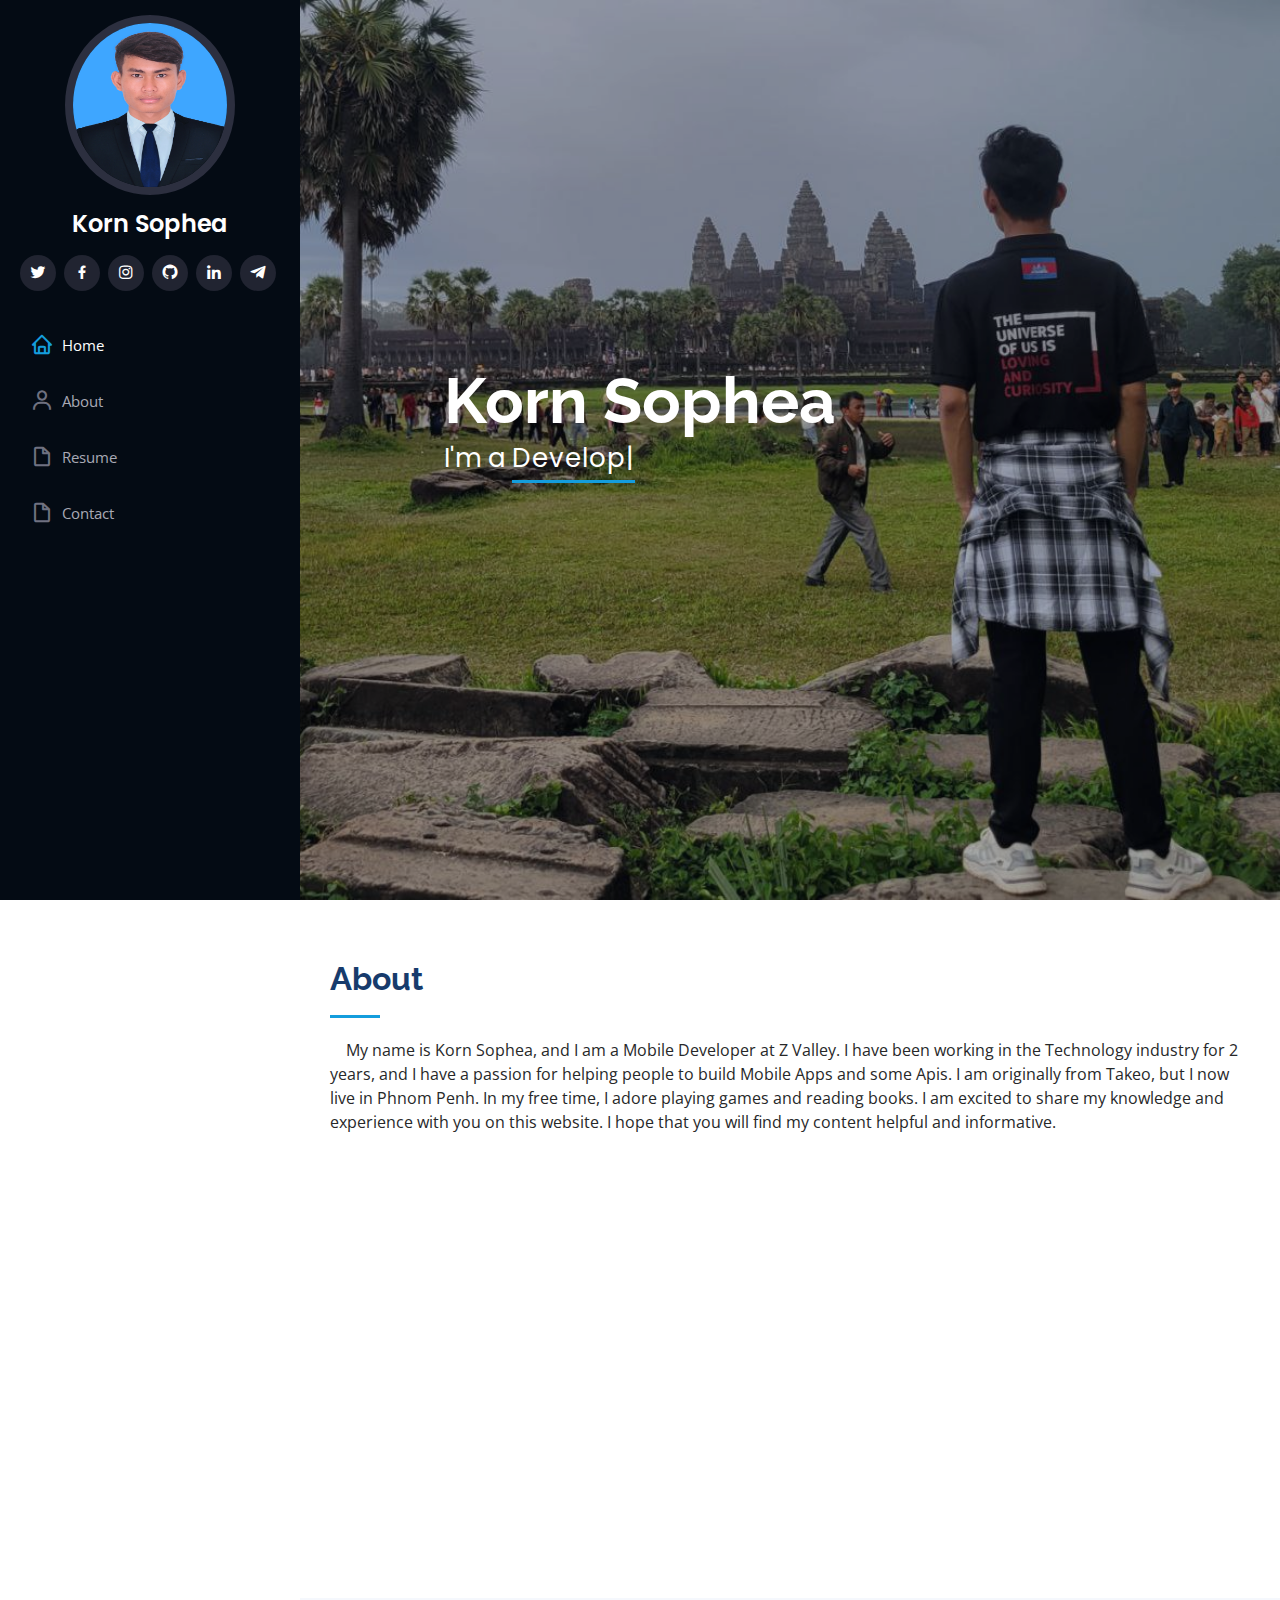
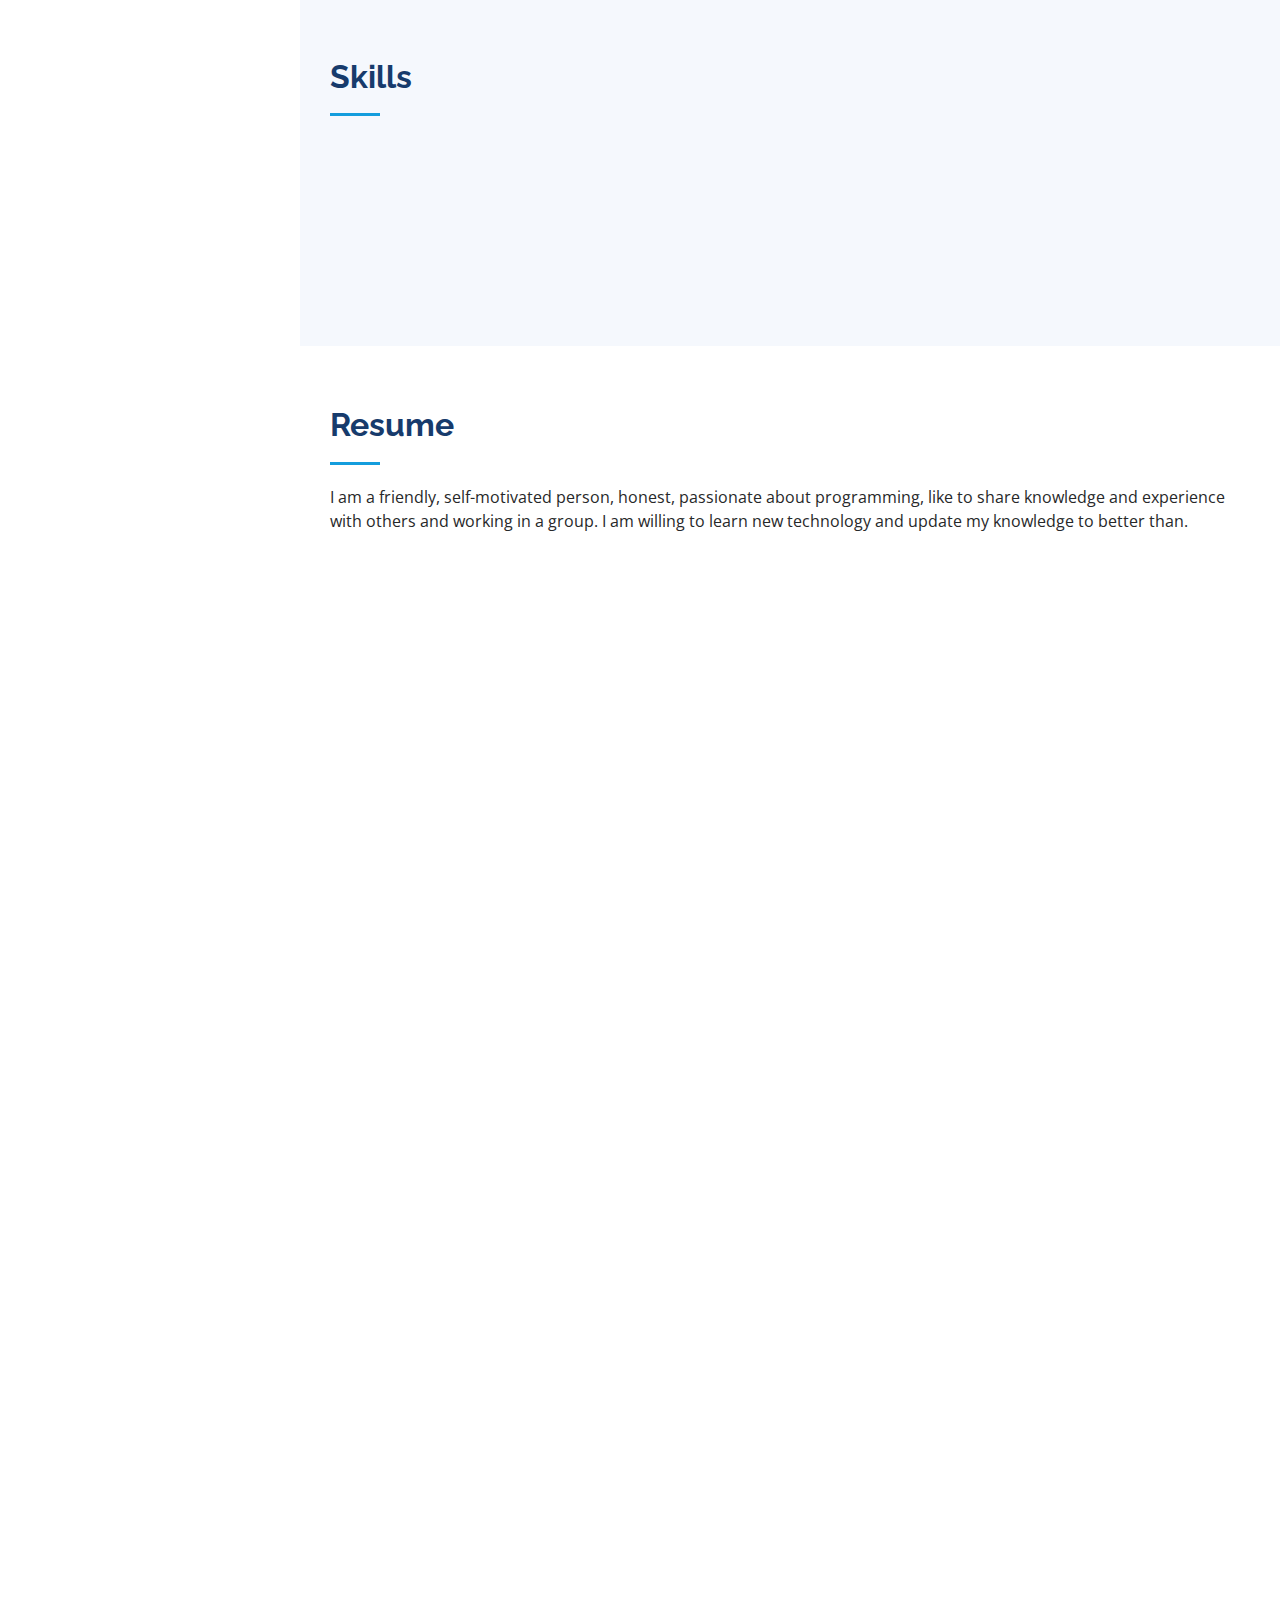
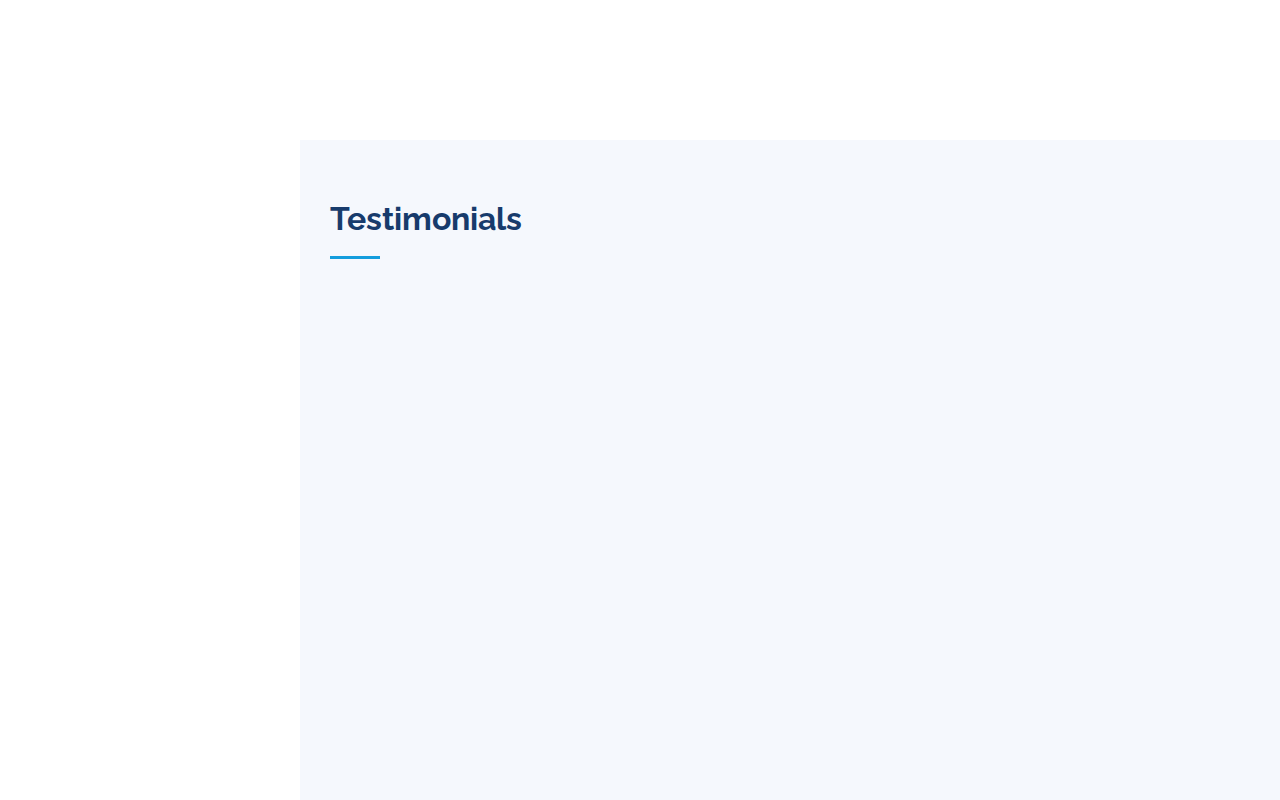
==== index.html @ 3ec16156 "test" ====
<!DOCTYPE html>
<html lang="en">

<head>
  <meta charset="utf-8">
  <meta content="width=device-width, initial-scale=1.0" name="viewport">

  <title>Korn Sophea</title>
  <meta content="" name="description">
  <meta content="" name="keywords">

  <!-- Favicons -->
  <link href="assets/img/Profile.jpeg" rel="icon">
  <link href="assets/img/Profile.jpeg" rel="apple-touch-icon">


  <!-- Google Fonts -->
  <link
    href="https://fonts.googleapis.com/css?family=Open+Sans:300,300i,400,400i,600,600i,700,700i|Raleway:300,300i,400,400i,500,500i,600,600i,700,700i|Poppins:300,300i,400,400i,500,500i,600,600i,700,700i"
    rel="stylesheet">

  <!-- Vendor CSS Files -->
  <link href="assets/vendor/aos/aos.css" rel="stylesheet">
  <link href="assets/vendor/bootstrap/css/bootstrap.min.css" rel="stylesheet">
  <link href="assets/vendor/bootstrap-icons/bootstrap-icons.css" rel="stylesheet">
  <link href="assets/vendor/boxicons/css/boxicons.min.css" rel="stylesheet">
  <link href="assets/vendor/glightbox/css/glightbox.min.css" rel="stylesheet">
  <link href="assets/vendor/swiper/swiper-bundle.min.css" rel="stylesheet">

  <!-- Template Main CSS File -->
  <link href="assets/css/style.css" rel="stylesheet">

  <!-- =======================================================
  * Template Name: iPortfolio
  * Updated: May 30 2023 with Bootstrap v5.3.0
  * Template URL: https://bootstrapmade.com/iportfolio-bootstrap-portfolio-websites-template/
  * Author: BootstrapMade.com
  * License: https://bootstrapmade.com/license/
  ======================================================== -->
</head>

<body>

  <!-- ======= Mobile nav toggle button ======= -->
  <i class="bi bi-list mobile-nav-toggle d-xl-none"></i>

  <!-- ======= Header ======= -->
  <header id="header">
    <div class="d-flex flex-column">

      <div class="profile">
        <img src="assets/img/Profile.jpeg" alt="" class="img-fluid rounded-circle">
        <h1 class="text-light"><a href="index.html">Korn Sophea</a></h1>
        <div class="social-links mt-3 text-center">
          <a href="https://twitter.com/KornSophea2?t=9Jfx7rZAa7ZdxH7J8JZx2g&s=09" class="twitter"><i
              class="bx bxl-twitter"></i></a>
          <a href="https://www.facebook.com/korn.sophea.718" class="facebook"><i class="bx bxl-facebook"></i></a>
          <a href="https://www.instagram.com/korn.sophea.718/" class="instagram"><i class="bx bxl-instagram"></i></a>
          <a href="https://github.com/kornsophea" class="github"><i class="bx bxl-github"></i></a>
          <a href="https://www.linkedin.com/in/korn-sophea-a59849268" class="linkedin"><i
              class="bx bxl-linkedin"></i></a>
          <a href="https://t.me/mooni_li" class="linkedin"><i class="bx bxl-telegram"></i></a>
        </div>
      </div>

      <nav id="navbar" class="nav-menu navbar">
        <ul>
          <li><a href="#hero" class="nav-link scrollto active"><i class="bx bx-home"></i> <span>Home</span></a></li>
          <li><a href="#about" class="nav-link scrollto"><i class="bx bx-user"></i> <span>About</span></a></li>
          <li><a href="#resume" class="nav-link scrollto"><i class="bx bx-file-blank"></i> <span>Resume</span></a></li>
          <li><a href="#contact" class="nav-link scrollto"><i class="bx bx-file-blank"></i> <span>Contact</span></a>
          </li>
        </ul>
      </nav><!-- .nav-menu -->
    </div>
  </header><!-- End Header -->

  <!-- ======= Hero Section ======= -->
  <section id="hero" class="d-flex flex-column justify-content-center align-items-center">
    <div class="hero-container" data-aos="fade-in">
      <h1>Korn Sophea</h1>
      <p>I'm a <span class="typed" data-typed-items="Developer, Freelancer,Student, Teacher, Gamer, Leader"></span></p>
    </div>
  </section><!-- End Hero -->

  <main id="main">

    <!-- ======= About Section ======= -->
    <section id="about" class="about">
      <div class="container">

        <div class="section-title">
          <h2>About</h2>
          <p>
            &nbsp;&nbsp;&nbsp;&nbsp;My name is Korn Sophea, and I am a Mobile Developer at Z Valley. I have been working
            in the Technology industry for 2 years, and I have a passion for helping people to build Mobile Apps and
            some Apis.
            I am originally from Takeo, but I now live in Phnom Penh. In my free time, I adore playing games and reading
            books.
            I am excited to share my knowledge and experience with you on this website. I hope that you will find my
            content helpful and informative.

        </div>

        <div class="row">
          <div class="col-lg-4" data-aos="fade-right">
            <img src="assets/img/Profile.jpeg" class="img-fluid img_radius_5" alt="">
          </div>
          <div class="col-lg-8 pt-4 pt-lg-0 content" data-aos="fade-left">
            <h3>Mobile Developer</h3>

            <div class="row">
              <div class="col-lg-6">
                <ul>
                  <li><i class="bi bi-chevron-right"></i> <strong>Birthday:</strong> <span>30 April 2002</span></li>
                  <li><i class="bi bi-chevron-right"></i> <strong>Website:</strong> <span>www.example.com</span></li>
                  <li><i class="bi bi-chevron-right"></i> <strong>Phone:</strong> <span>+855 964 138 003</span></li>
                  <li><i class="bi bi-chevron-right"></i> <strong>City:</strong> <span>Phnom Penh, Cambodia</span></li>
                </ul>
              </div>
              <div class="col-lg-6">
                <ul>
                  <li><i class="bi bi-chevron-right"></i> <strong>Age:</strong> <span>20</span></li>
                  <li><i class="bi bi-chevron-right"></i> <strong>Degree:</strong> <span>Bachelor</span></li>
                  <li><i class="bi bi-chevron-right"></i> <strong>Email:</strong> <span>kornsophea91@gmail.com</span>
                  </li>
                  <li><i class="bi bi-chevron-right"></i> <strong>Freelance:</strong> <span>Available</span></li>
                </ul>
              </div>
            </div>

          </div>
        </div>

      </div>
    </section><!-- End About Section -->


    <!-- ======= Skills Section ======= -->
    <section id="skills" class="skills section-bg">
      <div class="container">

        <div class="section-title">
          <h2>Skills</h2>

        </div>

        <div class="row skills-content">

          <div class="col-lg-6" data-aos="fade-up">





            <div class="progress">
              <span class="skill">Java <i class="val">60%</i></span>
              <div class="progress-bar-wrap">
                <div class="progress-bar" role="progressbar" aria-valuenow="60" aria-valuemin="0" aria-valuemax="100">
                </div>
              </div>
            </div>
            <div class="progress">
              <span class="skill">Kotlin <i class="val">60%</i></span>
              <div class="progress-bar-wrap">
                <div class="progress-bar" role="progressbar" aria-valuenow="60" aria-valuemin="0" aria-valuemax="100">
                </div>
              </div>
            </div>
          </div>

          <div class="col-lg-6" data-aos="fade-up" data-aos-delay="100">



            <div class="progress">
              <span class="skill">Laravel <i class="val">50%</i></span>
              <div class="progress-bar-wrap">
                <div class="progress-bar" role="progressbar" aria-valuenow="50" aria-valuemin="0" aria-valuemax="100">
                </div>
              </div>
            </div>

            <div class="progress">
              <span class="skill">Flutter and Dart <i class="val">95%</i></span>
              <div class="progress-bar-wrap">
                <div class="progress-bar" role="progressbar" aria-valuenow="95" aria-valuemin="0" aria-valuemax="100">
                </div>
              </div>
            </div>

          </div>

        </div>

      </div>
    </section><!-- End Skills Section -->

    <!-- ======= Resume Section ======= -->
    <section id="resume" class="resume">
      <div class="container">

        <div class="section-title">
          <h2>Resume</h2>
          I am a friendly, self-motivated person, honest, passionate about programming, like to share knowledge and
          experience with others and working in a group. I am willing to learn new technology and update my knowledge to
          better than.
        </div>
        <div class="row">
          <div class="col-lg-6" data-aos="fade-up">
            <h3 class="resume-title">Sumary</h3>
            <div class="resume-item pb-0">
              <h4>Korn Sophea</h4>
              <p><em>Innovative and deadline-driven Mobile Developer with 2+ years of experience developing Application
                  from initial concept to final, polished deliverable.</em></p>
              <ul>
                <li>Sangkat Tek Thla, Khan Sen Sok, Phnom Penh, Cambodia.</li>
                <li>(+855) 15 847 823</li>
                <li>kornsophea91@gmail.com</li>
              </ul>
            </div>

            <h3 class="resume-title">Education</h3>

            <div class="resume-item">
              <h4>Bachelor of Computer Science and Software Engineering </h4>
              <h5>2020 - Presnet</h5>
              <p><em>Royal Uiversity of Phnom Penh</em></p>
              <p>I have a strong academic background in Computer Science and Software Engineering.I have a 3.3 in my 1th
                and 2th year. I am also a member of the E-Robot.
                In addition to my academic experience, I have also gained valuable experience through my volunteer work.
                I have volunteered with E-Robot for the past 1 years. In this role, I have complete build first app for
                team and now I'm lead Devopts team to build A Website And an App for volanteer team.
                I have learned a lot about Robotic Coding and Leading through my volunteer work.
                I am confident that my knowledge and experience at university and at the volunteer team would make me a
                valuable asset to your team. I am a hard worker and I am always willing to learn new things. I am also a
                team player and I am always willing to help out my colleagues.</p>
            </div>
            <div class="resume-item">
              <h4>Sala Cyber</h4>
              <h5>2023</h5>
              <li>Network and CyberSecurity Foundation</li>

            </div>
            <div class="resume-item">
              <h4>Instinct Institute </h4>
              
              <h5>2022</h5>
              <li>Laravel Course</li>

            </div>
            <div class="resume-item">
              <h4>E-Robot </h4>
              <h5>2022</h5>
              <li>Python Programming Course</li>

            </div>
            <div class="resume-item">
              <h4>Etec Center </h4>
              <h5>2021 - 2022</h5>
              <li>C/C++ Java Programming </li>
              <li>Flutter and Dart</li>

            </div>
            <div class="resume-item">
              <h4>Mouy Mithuna High School </h4>
              <h5>2017 - 2020</h5>

            </div>
            <div class="resume-item">
              <h4>Kit Meng Brasat secondary school</h4>
              <h5>2014 - 2017</h5>

            </div>
            <div class="resume-item">
              <h4> Brasat primary school</h4>
              <h5>2008 - 2014</h5>

            </div>
          </div>
          <div class="col-lg-6" data-aos="fade-up" data-aos-delay="100">
            <h3 class="resume-title">Professional Experience</h3>
            <div class="resume-item">
              <h4>Leader of Team Mobile and DevOps Team</h4>
              <h5>2023 - present</h5>
              <p><em>E-Robot</em></p>
              <ul>
                <li>Developed a Emergency Application and Design data in Firebase Service.</li>
                <li>Developed a E-Robot Application Design Flow and Release App to Google Play Console.</li>
                <li>Lead Team DevOps(Mobile Web and Ux/Ui) to building E-Robot Webstite and E-Robot App</li>
                <li>Build Hosting and Controll Website E-Robot in Digital Ocean </li>
                <li>Make work time line and plans for Devops Team</li>
                <li>Checking process work of members and help them solve problem</li>
                <li>Manage on Digital Ocean, Merge Code , Hosting Web & API ,Plaget ,GitHub ,Trello and Google Play Console</li>
              </ul>
            </div>
            <div class="resume-item">
              <h4>Mobile Developer</h4>
              <h5>2022 - Present</h5>
              <p><em>Z Valley</em></p>
              <ul>
                <li>Work in the design, development, and implementation of the graphic, layout, and production
                  communication materials</li>
                <h5>40K App(Education App)</h5>
                <li>Developed and 40kplus Education app with Java and MVC Pattern.</li>
                <li>Responsible on Design screen,App Structure ,Access data from Internal storage and API connection.
                </li>
                <li>Ensured responsive design for both tablet and mobile screens.</li>
                <li>Import and export Image File to raspberry pi. </li>

                <h5>Ucare Pharmacy App(Ecommerce App)</h5>
                <li>Developed Ucare Pharmacy Ecommerce App with Flutter and Dart.</li>
                <li>Responsible on Build UI ,Socail Login (Apple Google Facebook), Google Map,Firebase connection,
                  Notification, And Rest API.</li>
                <li>Manage on Google Play Console,Public app to Google Play Console and Update new version</li>

                <h5>Cambodia Post App(Ecommerce and Dilivery App)</h5>
                <li>Developed Cambodia Post Ecommerce and Delivery App with Flutter and Dart.</li>
                <li>Responsible on entire of project Build and Re-Build UI and Rest API.</li>
                <li>Work on Google Map ,Google Play Console, And Firebase Notification.</li>

                <h5>ShopRunBack App(Ecommerce App)</h5>
                <li>Developed ShopRunBack Ecommerce App with Flutter and Dart.</li>
                <li>Responsible for Build UI, Fix Bug ,Notification, Chart,Translation with Localizy and Rest API.</li>

                <h5>Delishop (B2B and Dilivery App)</h5>
                <li>Developed Delishop App with Flutter and Dart.</li>
                <li>Responsible for Build UI, Fix Bug ,Notification and Rest API.</li>

              </ul>
            </div>

            <div class="resume-item">
              <h4>Freelance</h4>
              <h5>2023 - Present</h5>
              <ul>
                <li>EO mail App</li>
                <li>Gas Save App</li>
                <li>Responsible on Design screen,App Structure ,Access data from Internal storage and API connection.
                </li>
                <li>Blockchain with Cryptocurrency (Create and List Coin,Token to Exchange nad CMC)</li>

               
              </ul>
            </div>

          </div>
        </div>

      </div>
    </section><!-- End Resume Section -->

    <!-- ======= Contact Section ======= -->
    <section id="contact" class="contact">
      <div class="container">

        <div class="section-title">
          <h2>Contact</h2>

        </div>

        <div class="row" data-aos="fade-in">

          <div class="col-lg-5 d-flex align-items-stretch">
            <div class="info">
              <div class="address">
                <i class="bi bi-geo-alt"></i>
                <h4>Location:</h4>
                <p>Sangkat Tek Thla, Khan Sen Sok, Phnom Penh, Cambodia.</p>
              </div>

              <div class="email">
                <i class="bi bi-envelope"></i>
                <h4>Email:</h4>
                <p>kornsophea91@gmail.com</p>
              </div>

              <div class="phone">
                <i class="bi bi-phone"></i>
                <h4>Call:</h4>
                <p>+855 15 847 823</p>
              </div>


            </div>

          </div>

        </div>

      </div>
    </section><!-- End Contact Section -->

    <!-- ======= Testimonials Section ======= -->
    <section id="testimonials" class="testimonials section-bg">
      <div class="container">

        <div class="section-title">
          <h2>Testimonials</h2>
          <p></p>
        </div>

        <div class="testimonials-slider swiper" data-aos="fade-up" data-aos-delay="100">
          <div class="swiper-wrapper">

            <div class="swiper-slide">
              <div class="testimonial-item" data-aos="fade-up">
                <p>
                  <i class="bx bxs-quote-alt-left quote-icon-left"></i>
                  The one thing that you have that nobody else has is you. Your voice, your mind, your story, your
                  vision. So, write and draw and build and play and dance and live only as you can.
                  <i class="bx bxs-quote-alt-right quote-icon-right"></i>
                </p>
                <img src="assets/img/testimonials/testimonials-1.jpg" class="testimonial-img" alt="">
                <h3>Neil Gaiman</h3>
              </div>
            </div><!-- End testimonial item -->

            <div class="swiper-slide">
              <div class="testimonial-item" data-aos="fade-up" data-aos-delay="100">
                <p>
                  <i class="bx bxs-quote-alt-left quote-icon-left"></i>
                  Perhaps the single most important element in mastering the techniques and tactics of racing is
                  experience. But once you have the fundamentals, acquiring the experience is a matter of time.
                  <i class="bx bxs-quote-alt-right quote-icon-right"></i>
                </p>
                <img src="assets/img/testimonials/testimonials-2.jpg" class="testimonial-img" alt="">
                <h3>Greg LeMond</h3>
              </div>
            </div><!-- End testimonial item -->

            <div class="swiper-slide">
              <div class="testimonial-item" data-aos="fade-up" data-aos-delay="200">
                <p>
                  <i class="bx bxs-quote-alt-left quote-icon-left"></i>
                  The day I stop giving is the day I stop receiving. The day I stop learning is the day I stop growing.
                  You miss 100% of the shots you don’t take.
                  <i class="bx bxs-quote-alt-right quote-icon-right"></i>
                </p>
                <img src="assets/img/testimonials/testimonials-3.jpg" class="testimonial-img" alt="">
                <h3>Wayne Gretzky</h3>
              </div>
            </div><!-- End testimonial item -->

            <div class="swiper-slide">
              <div class="testimonial-item" data-aos="fade-up" data-aos-delay="300">
                <p>
                  <i class="bx bxs-quote-alt-left quote-icon-left"></i>
                  Those who have wrought great changes in the world never succeeded by gaining over chiefs; but always
                  by exciting the multitude. The first is the resource of intrigue and produces only secondary results,
                  the second is the resort of genius and transforms the universe.
                  <i class="bx bxs-quote-alt-right quote-icon-right"></i>
                </p>
                <img src="assets/img/testimonials/testimonials-4.jpg" class="testimonial-img" alt="">
                <h3>Martin Van Buren</h3>
              </div>
            </div><!-- End testimonial item -->

            <div class="swiper-slide">
              <div class="testimonial-item" data-aos="fade-up" data-aos-delay="400">
                <p>
                  <i class="bx bxs-quote-alt-left quote-icon-left"></i>
                  What do you do with a mistake: recognize it, admit it, learn from it, forget it.
                  <i class="bx bxs-quote-alt-right quote-icon-right"></i>
                </p>
                <img src="assets/img/testimonials/testimonials-5.jpg" class="testimonial-img" alt="">
                <h3>Dean Smith</h3>
              </div>
            </div><!-- End testimonial item -->

          </div>
          <div class="swiper-pagination"></div>
        </div>

      </div>
    </section><!-- End Testimonials Section -->

    <!-- ======= Footer ======= -->




    <!-- Vendor JS Files -->
    <script src="assets/vendor/purecounter/purecounter_vanilla.js"></script>
    <script src="assets/vendor/aos/aos.js"></script>
    <script src="assets/vendor/bootstrap/js/bootstrap.bundle.min.js"></script>
    <script src="assets/vendor/glightbox/js/glightbox.min.js"></script>
    <script src="assets/vendor/isotope-layout/isotope.pkgd.min.js"></script>
    <script src="assets/vendor/swiper/swiper-bundle.min.js"></script>
    <script src="assets/vendor/typed.js/typed.umd.js"></script>
    <script src="assets/vendor/waypoints/noframework.waypoints.js"></script>


    <!-- update the version number as needed -->
    <script defer src="/__/firebase/6.1.1/firebase-app.js"></script>
    <!-- include only the Firebase features as you need -->
    <script defer src="/__/firebase/6.1.1/firebase-auth.js"></script>
    <script defer src="/__/firebase/6.1.1/firebase-database.js"></script>
    <script defer src="/__/firebase/6.1.1/firebase-messaging.js"></script>
    <script defer src="/__/firebase/6.1.1/firebase-storage.js"></script>
    <!-- initialize the SDK after all desired features are loaded -->
    <script defer src="/__/firebase/init.js"></script>
    <script src="/__/firebase/6.1.1/firebase-firestore.js"></script>
    <!-- Template Main JS File -->
    <script src="assets/js/index.js"></script>

</body>

</html>
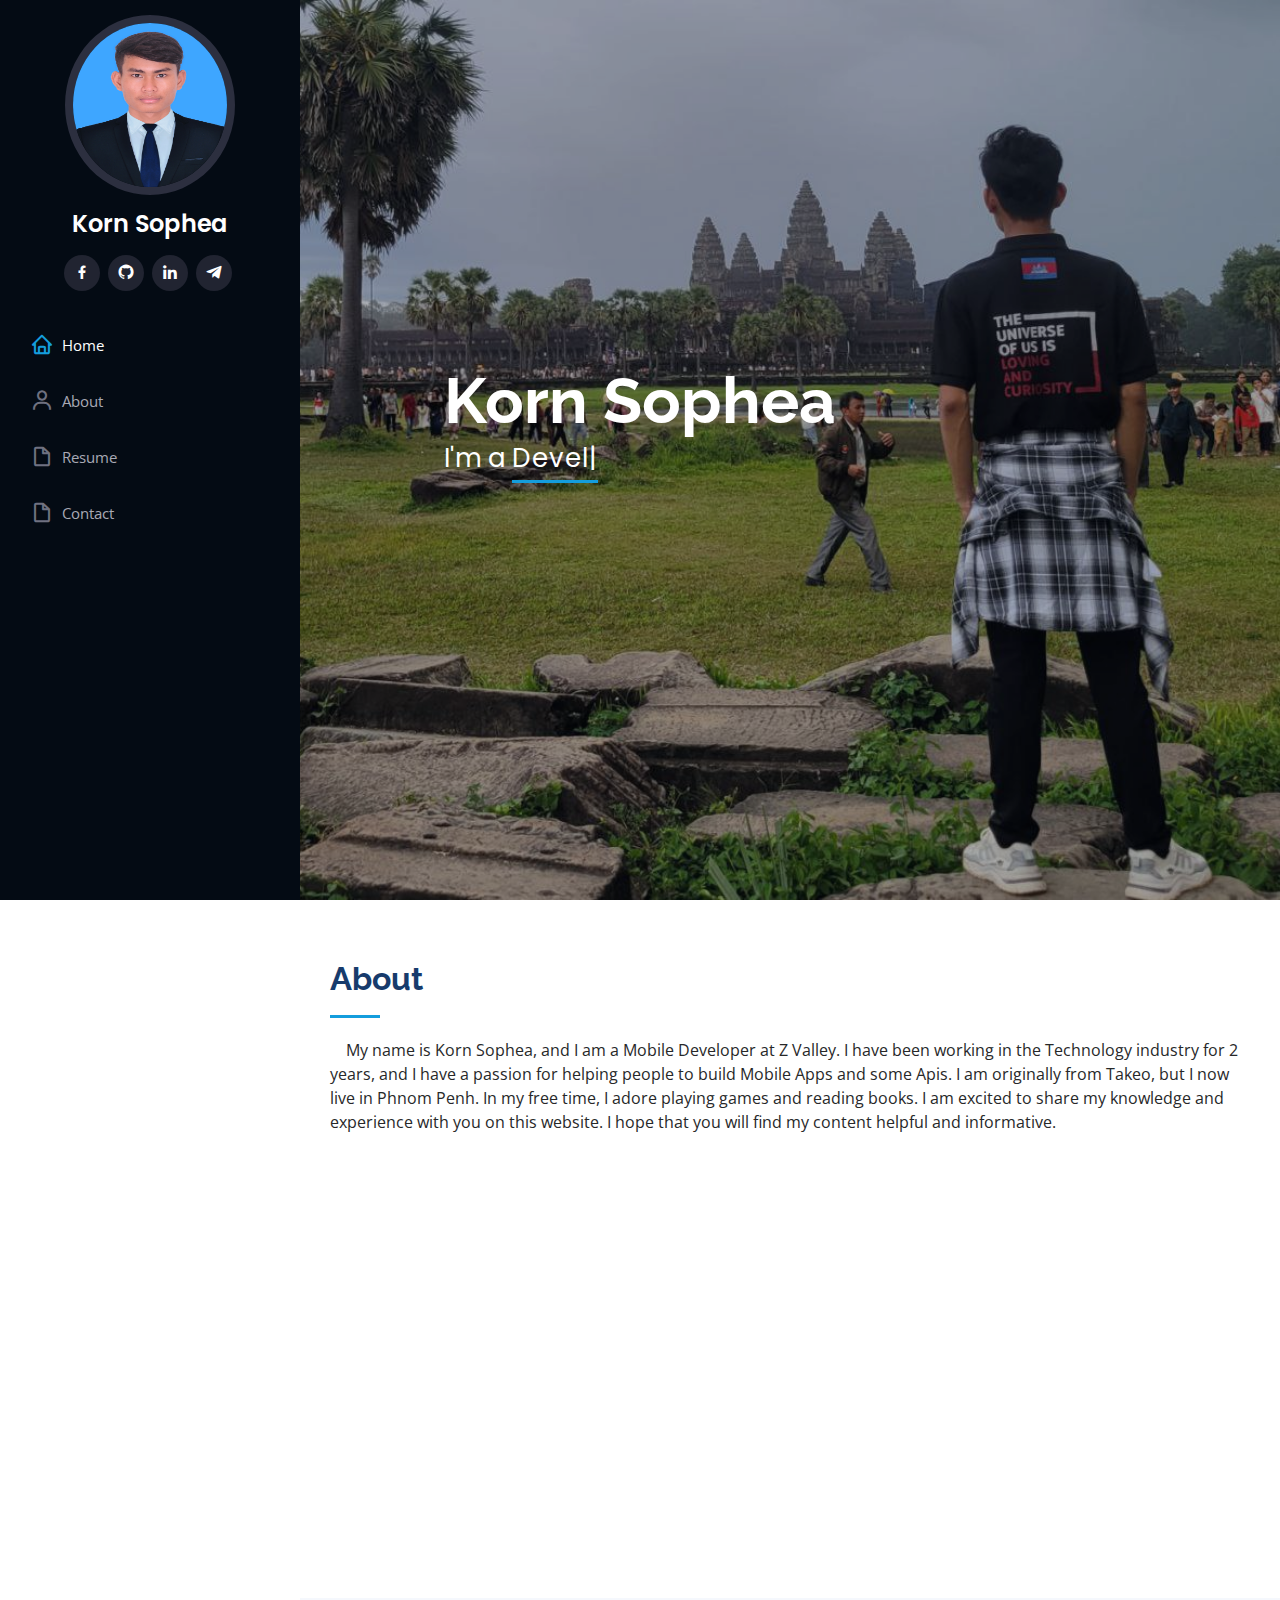
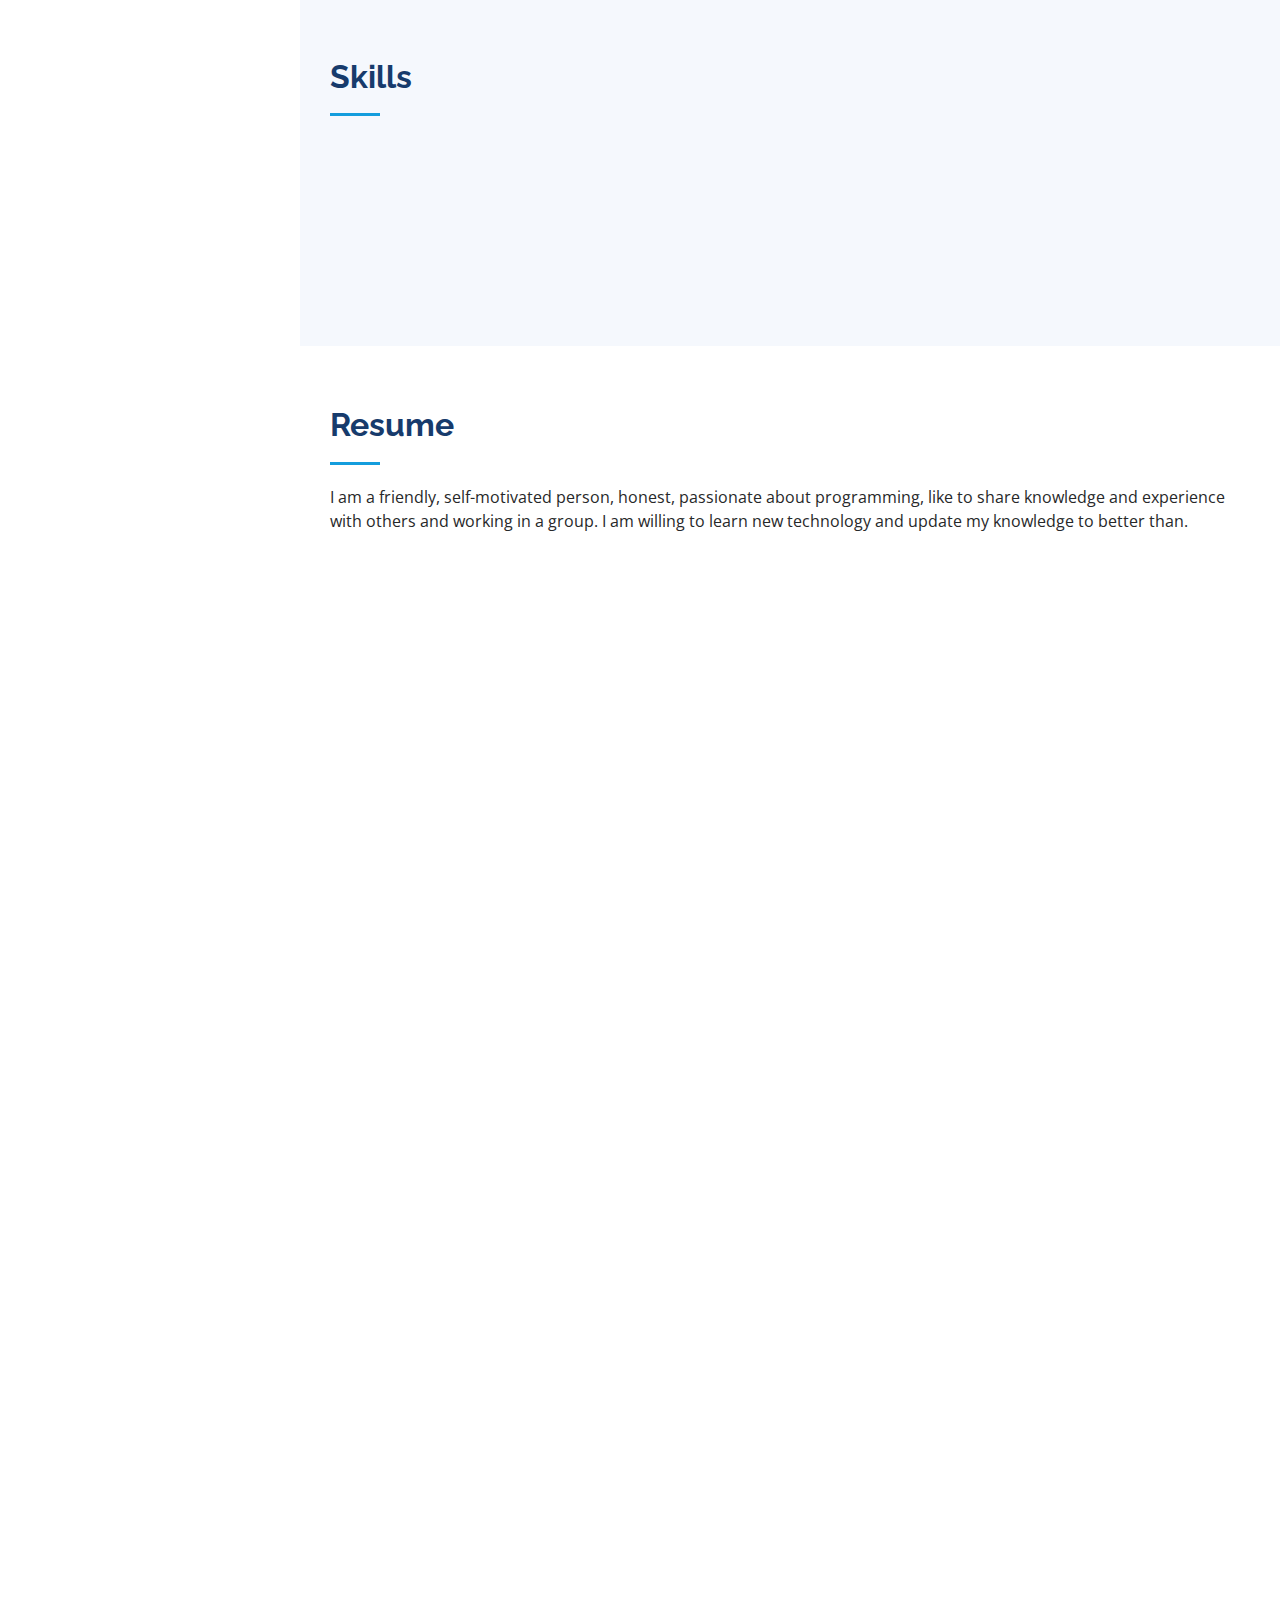
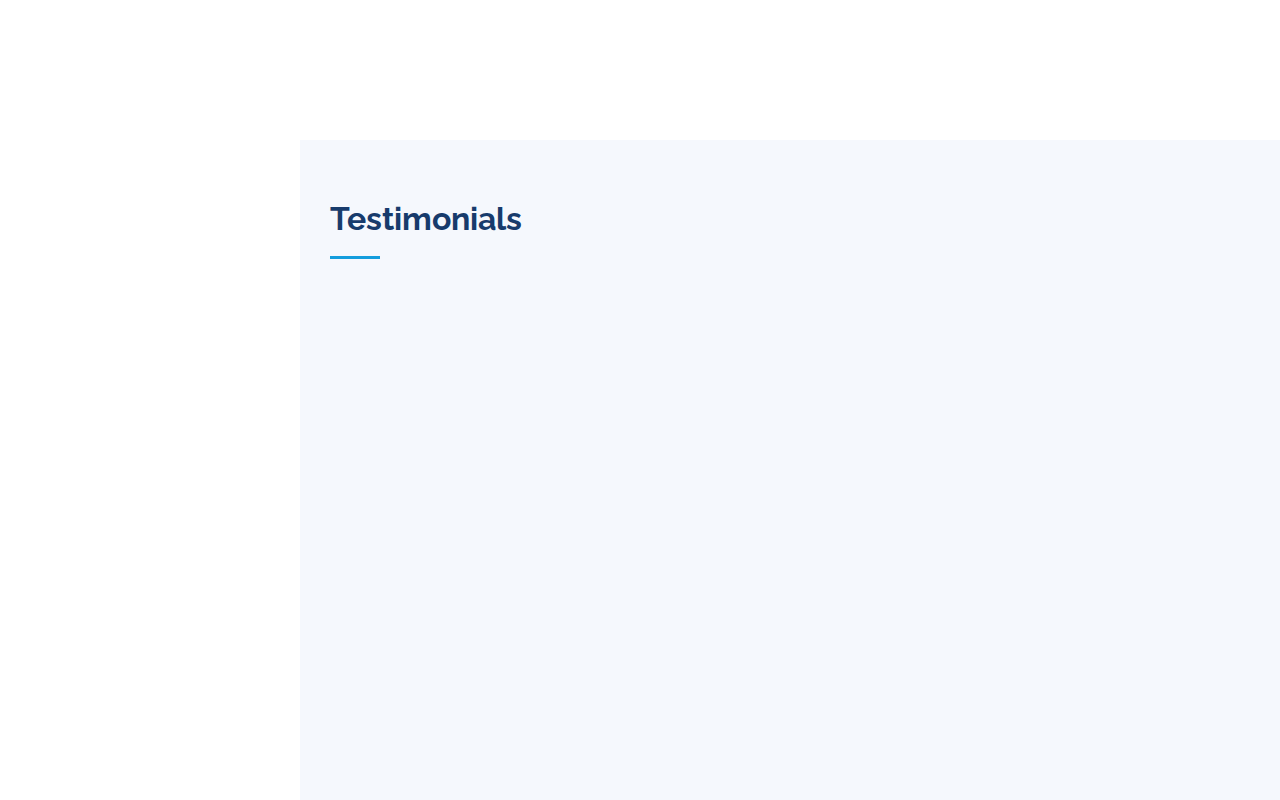
==== commit 6be9a4c3: "new" ====
--- a/index.html
+++ b/index.html
@@ -52,14 +52,14 @@
         <img src="assets/img/Profile.jpeg" alt="" class="img-fluid rounded-circle">
         <h1 class="text-light"><a href="index.html">Korn Sophea</a></h1>
         <div class="social-links mt-3 text-center">
-          <a href="https://twitter.com/KornSophea2?t=9Jfx7rZAa7ZdxH7J8JZx2g&s=09" class="twitter"><i
-              class="bx bxl-twitter"></i></a>
+          <!-- <a href="https://twitter.com/KornSophea2?t=9Jfx7rZAa7ZdxH7J8JZx2g&s=09" class="twitter"><i
+              class="bx bxl-twitter"></i></a> -->
           <a href="https://www.facebook.com/korn.sophea.718" class="facebook"><i class="bx bxl-facebook"></i></a>
-          <a href="https://www.instagram.com/korn.sophea.718/" class="instagram"><i class="bx bxl-instagram"></i></a>
+          <!-- <a href="https://www.instagram.com/korn.sophea.718/" class="instagram"><i class="bx bxl-instagram"></i></a> -->
           <a href="https://github.com/kornsophea" class="github"><i class="bx bxl-github"></i></a>
           <a href="https://www.linkedin.com/in/korn-sophea-a59849268" class="linkedin"><i
               class="bx bxl-linkedin"></i></a>
-          <a href="https://t.me/mooni_li" class="linkedin"><i class="bx bxl-telegram"></i></a>
+          <a href="https://t.me/moon_2li" class="telegram"><i class="bx bxl-telegram"></i></a>
         </div>
       </div>
 
@@ -113,8 +113,8 @@
               <div class="col-lg-6">
                 <ul>
                   <li><i class="bi bi-chevron-right"></i> <strong>Birthday:</strong> <span>30 April 2002</span></li>
-                  <li><i class="bi bi-chevron-right"></i> <strong>Website:</strong> <span>www.example.com</span></li>
-                  <li><i class="bi bi-chevron-right"></i> <strong>Phone:</strong> <span>+855 964 138 003</span></li>
+                  <li><i class="bi bi-chevron-right"></i> <strong>Website:</strong> <span>https://moonli.netlify.app</span></li>
+                  <li><i class="bi bi-chevron-right"></i> <strong>Phone:</strong> <span>+855 158 478 23</span></li>
                   <li><i class="bi bi-chevron-right"></i> <strong>City:</strong> <span>Phnom Penh, Cambodia</span></li>
                 </ul>
               </div>
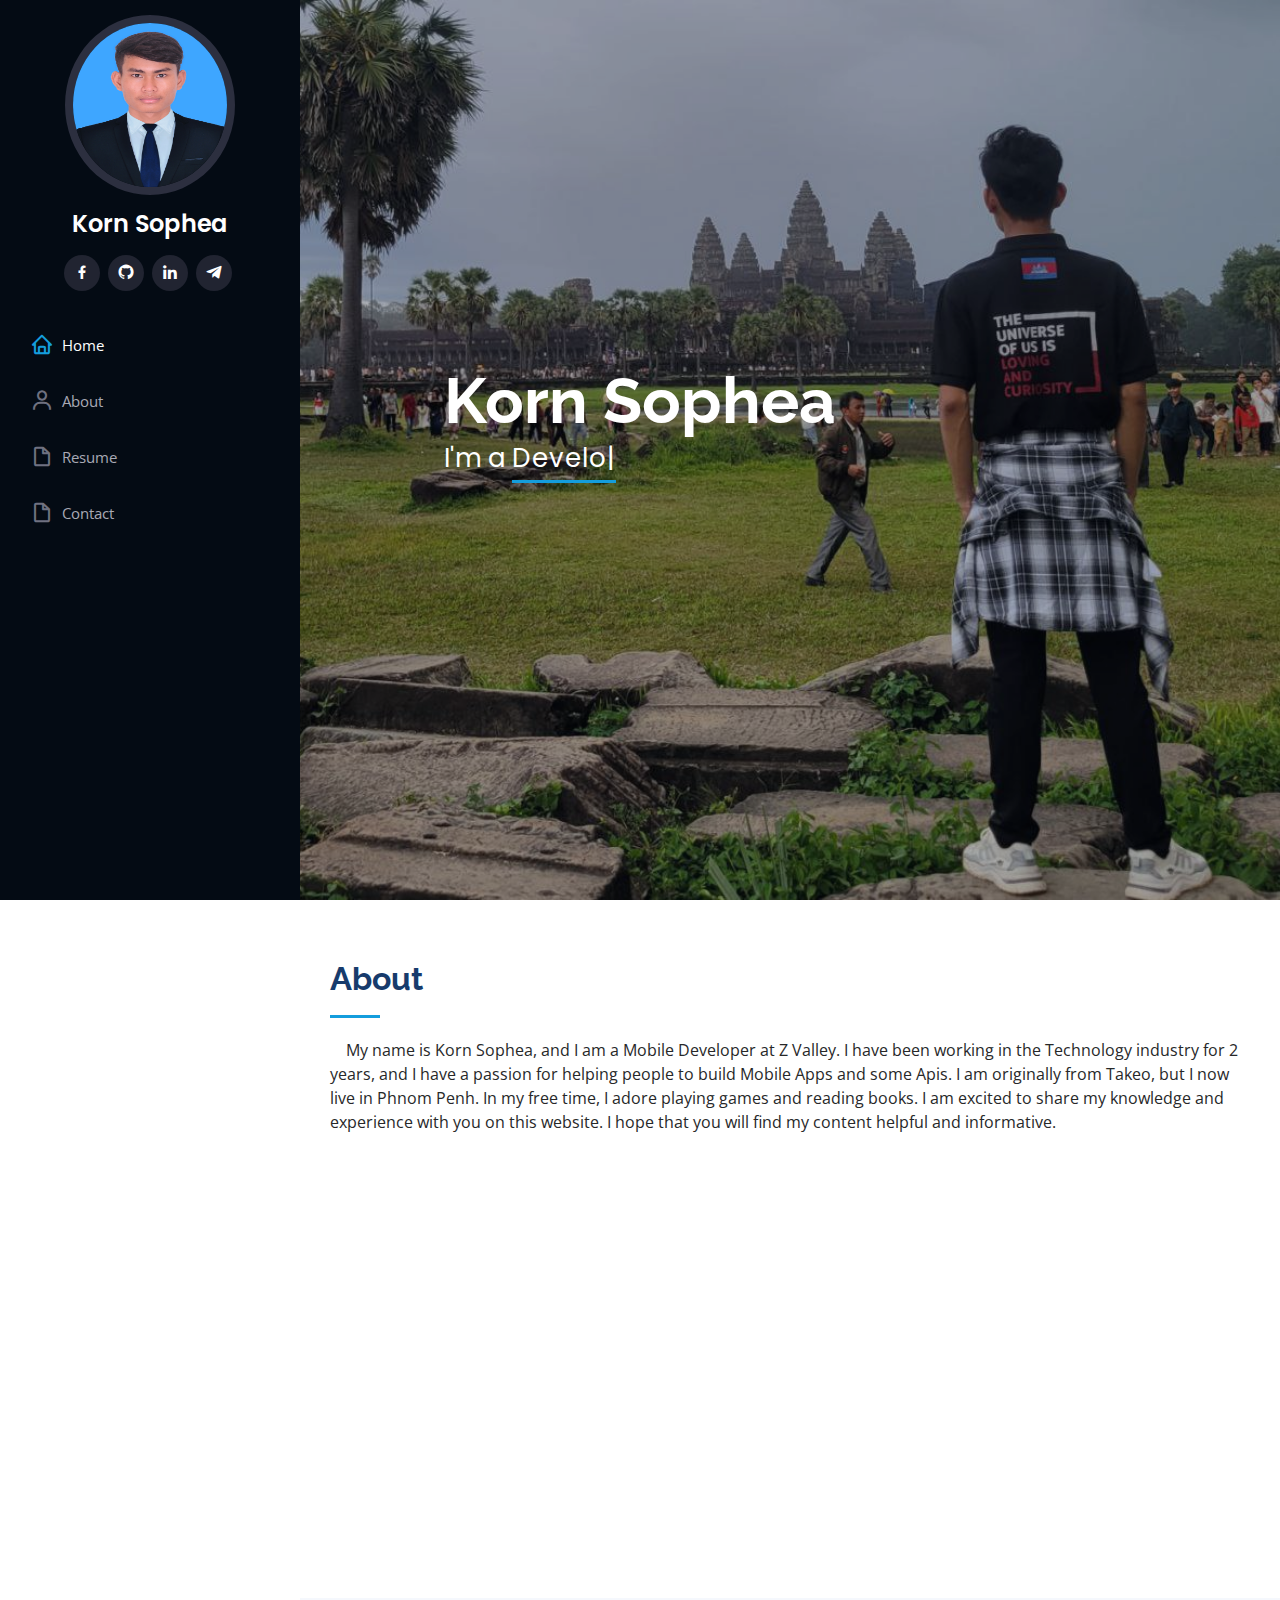
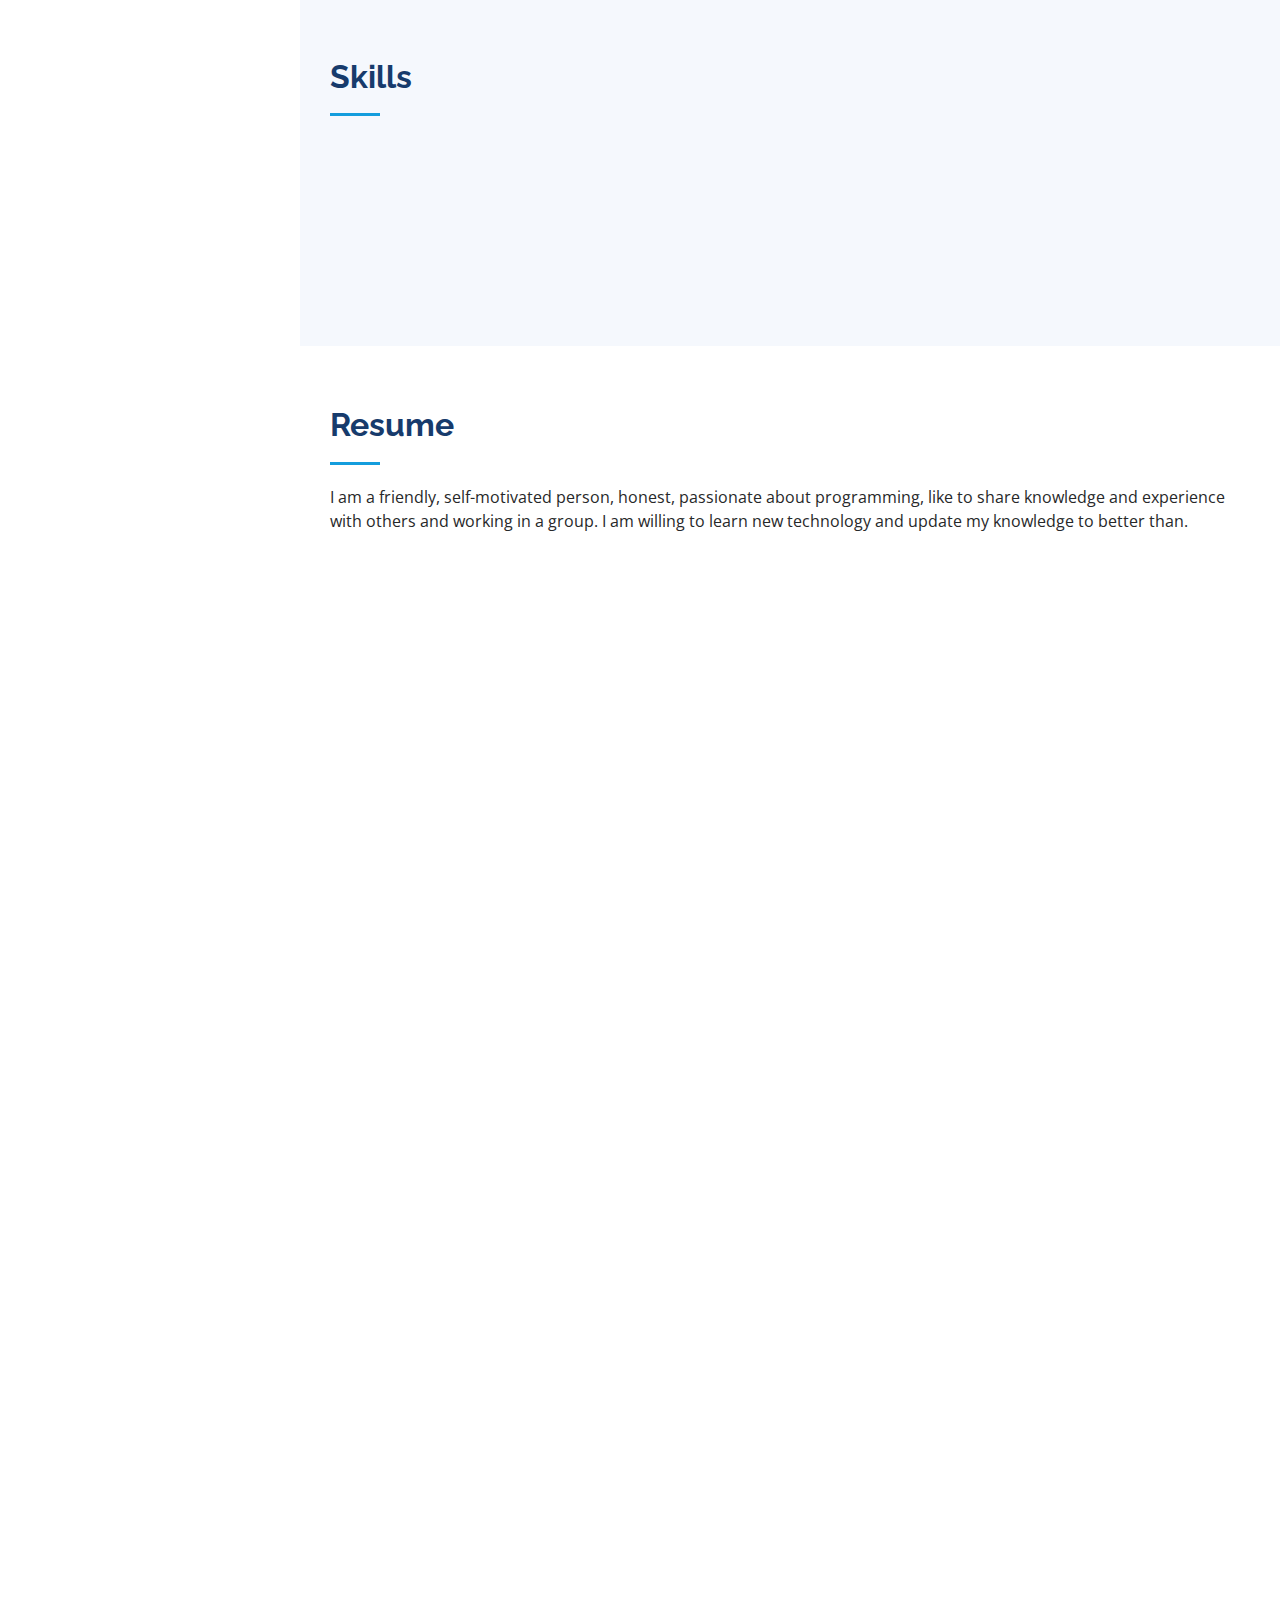
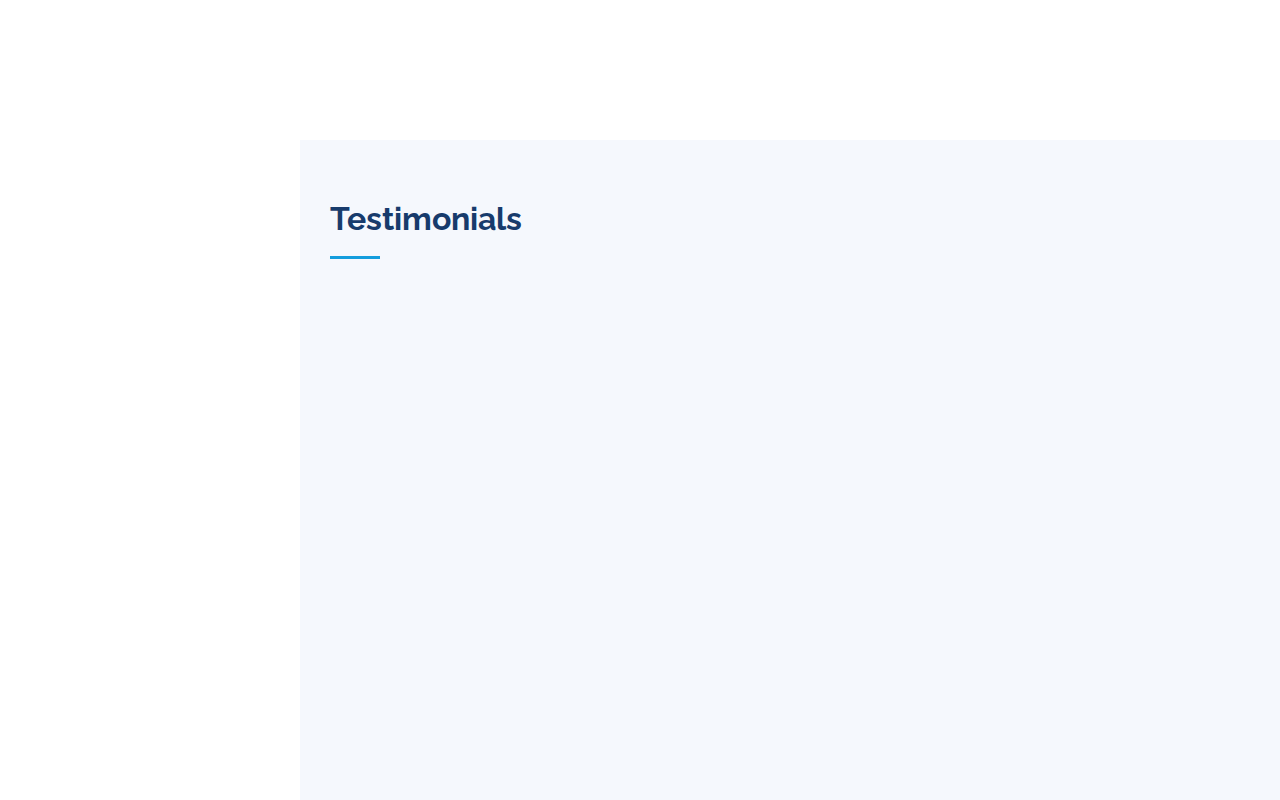
==== commit 155f5ae7: "new" ====
--- a/index.html
+++ b/index.html
@@ -282,7 +282,7 @@
             <h3 class="resume-title">Professional Experience</h3>
             <div class="resume-item">
               <h4>Leader of Team Mobile and DevOps Team</h4>
-              <h5>2023 - present</h5>
+              <h5>2022 - present</h5>
               <p><em>E-Robot</em></p>
               <ul>
                 <li>Developed a Emergency Application and Design data in Firebase Service.</li>
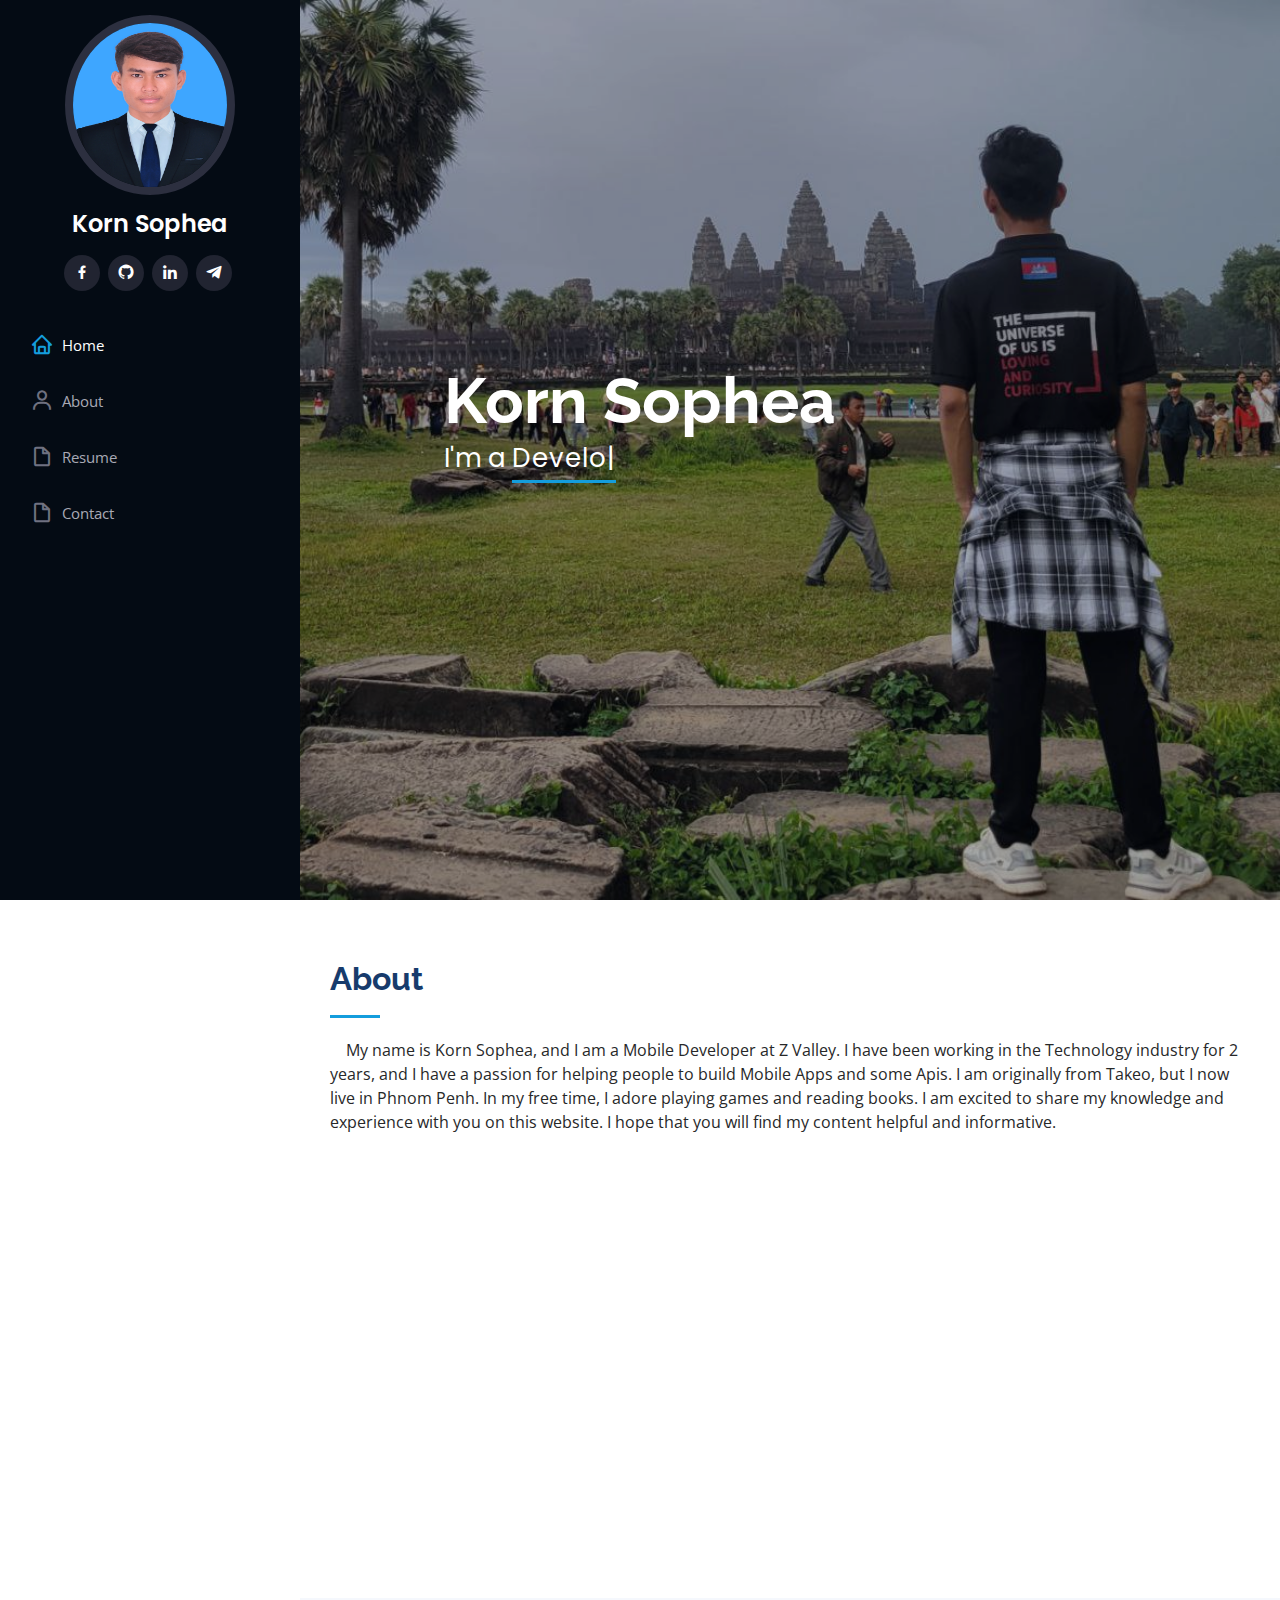
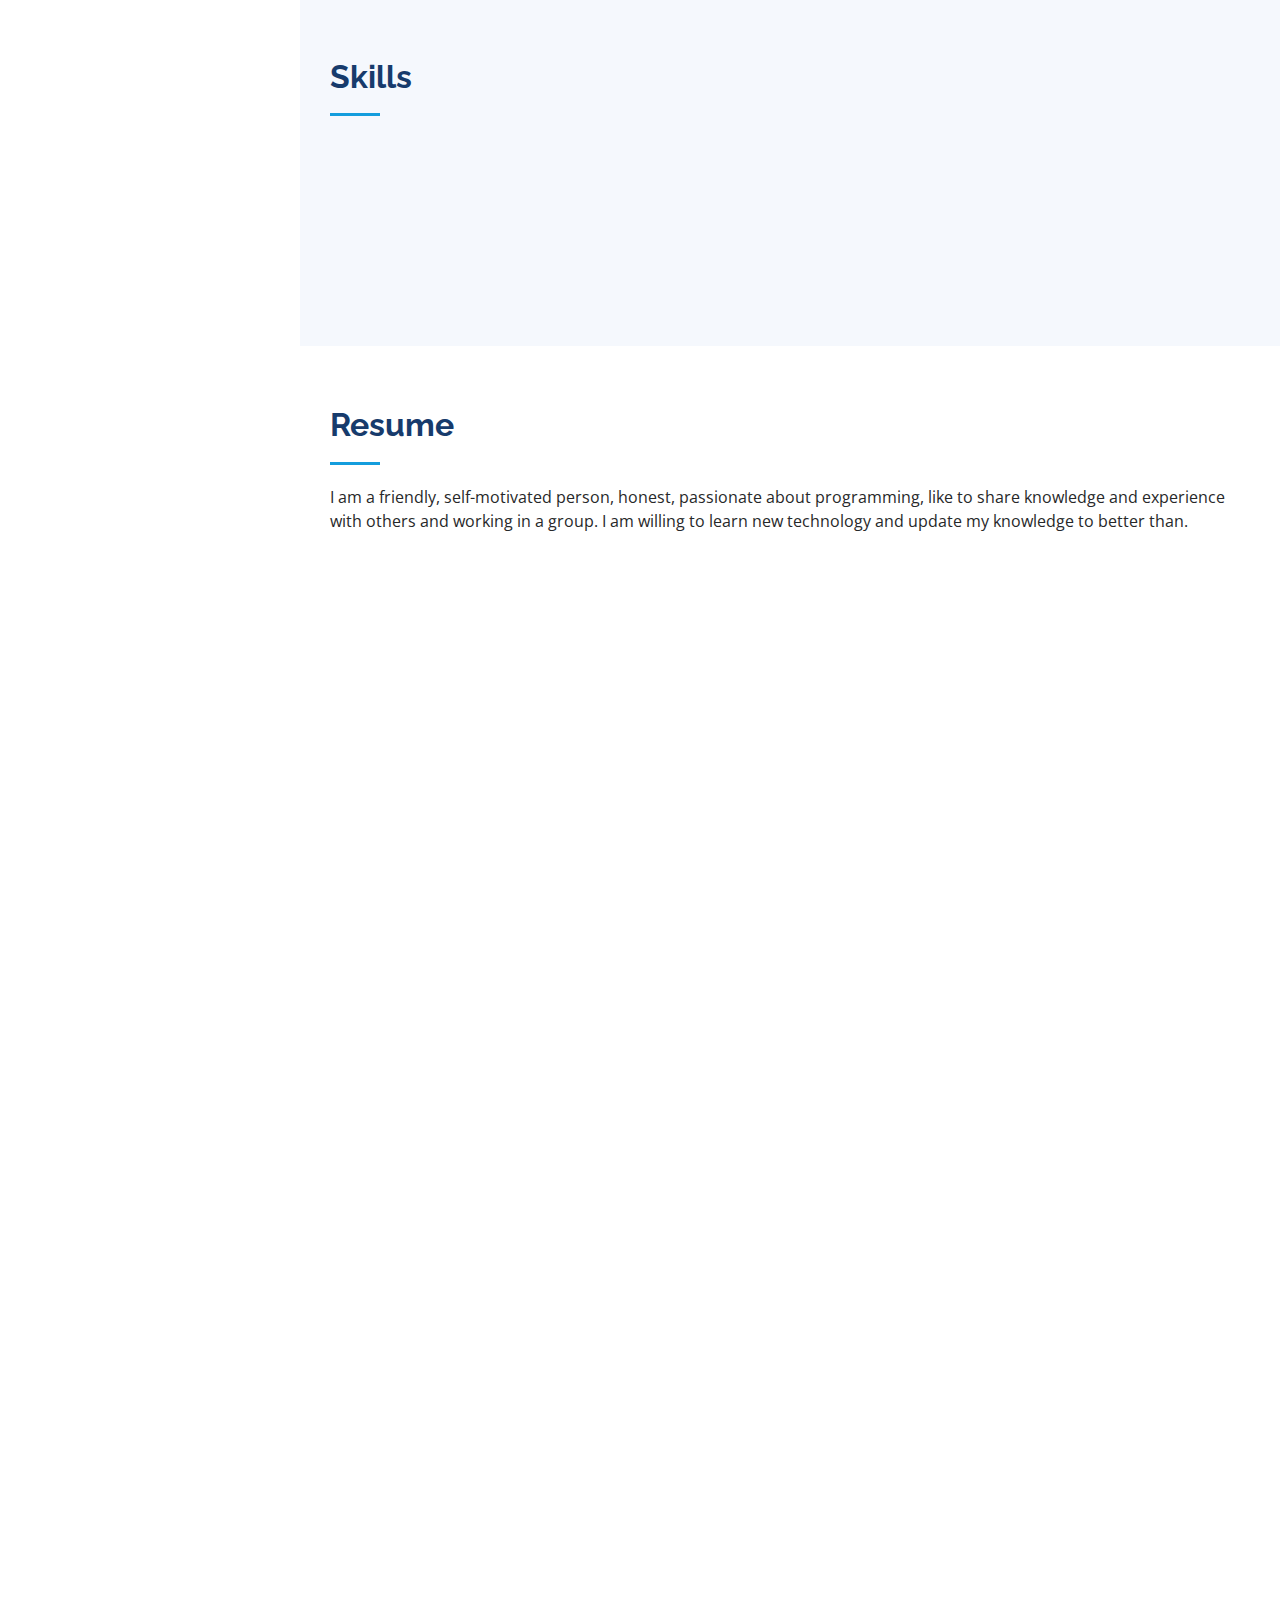
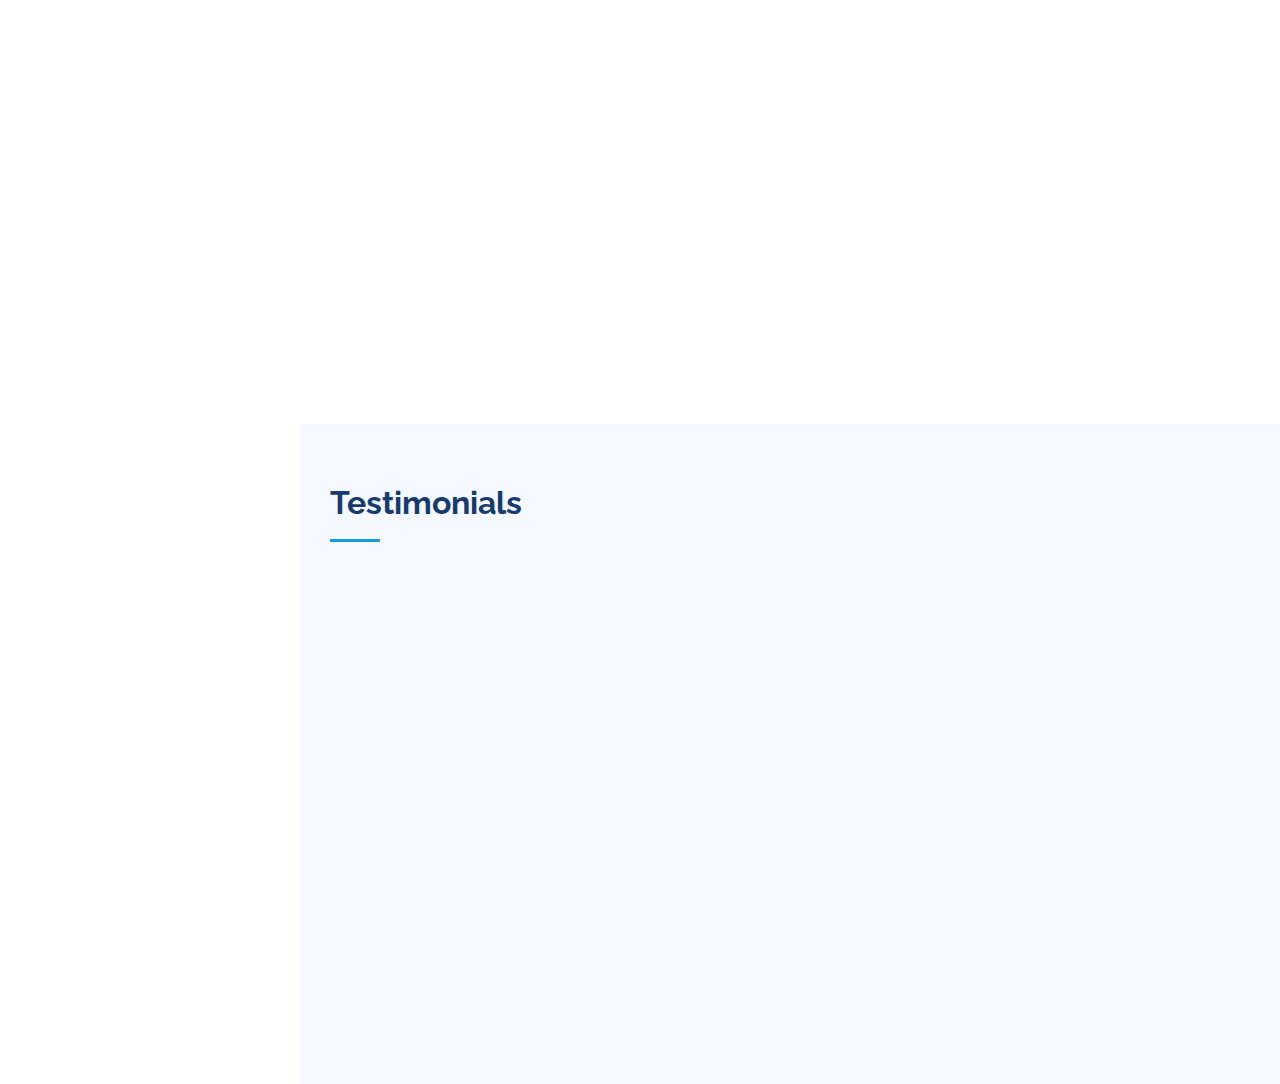
==== commit 9b05a45e: "new" ====
--- a/index.html
+++ b/index.html
@@ -284,24 +284,36 @@
               <h4>Leader of Team Mobile and DevOps Team</h4>
               <h5>2022 - present</h5>
               <p><em>E-Robot</em></p>
-              <ul>
-                <li>Developed a Emergency Application and Design data in Firebase Service.</li>
-                <li>Developed a E-Robot Application Design Flow and Release App to Google Play Console.</li>
-                <li>Lead Team DevOps(Mobile Web and Ux/Ui) to building E-Robot Webstite and E-Robot App</li>
-                <li>Build Hosting and Controll Website E-Robot in Digital Ocean </li>
-                <li>Make work time line and plans for Devops Team</li>
-                <li>Checking process work of members and help them solve problem</li>
-                <li>Manage on Digital Ocean, Merge Code , Hosting Web & API ,Plaget ,GitHub ,Trello and Google Play Console</li>
-              </ul>
+                
+                <ul>
+                  <h5>Management Team</h5>
+                  <li>Make work time line and plans for Devops Team</li>
+                  <li>Checking process work of members and help them solve problem</li>
+                  <li>Make a team have a good mindset and clearly goal</li>
+                  <li>Sharing Knowledge and Leader Ship Skill to member</li>
+                  <li>Manage on Digital Ocean, Merge Code , Hosting Web & API ,Plaget ,GitHub ,Trello and Google Play Console</li>
+                  <h5>E-Robot App</h5>
+                  <li>Developed E-Robot App with Flutter and Dart</li>
+                  <li>Design Structure and Flow of App</li>
+                  <li>Responsible on Build UI and Rest API</li>
+                  <li>Restructure IOT and Robot Controller</li>
+                  <li>Research Document and Lesson for App</li>
+                  <h5>E-Robot Web and API</h5>
+                  <li>Design work flow and database</li>
+                  <li>Developed API for E-Robot App</li>
+                  <li>Connect to Plaget and Build OTP verification </li>
+                  <li>Hosting ,Configrantion , Set up project in ubuntus server with Digital Ocean</li>
+                </ul>
             </div>
             <div class="resume-item">
               <h4>Mobile Developer</h4>
               <h5>2022 - Present</h5>
-              <p><em>Z Valley</em></p>
+              <p><em>Z-Valley</em></p>
               <ul>
+                <h5>40K App(Education App)</h5>
                 <li>Work in the design, development, and implementation of the graphic, layout, and production
                   communication materials</li>
-                <h5>40K App(Education App)</h5>
+                
                 <li>Developed and 40kplus Education app with Java and MVC Pattern.</li>
                 <li>Responsible on Design screen,App Structure ,Access data from Internal storage and API connection.
                 </li>
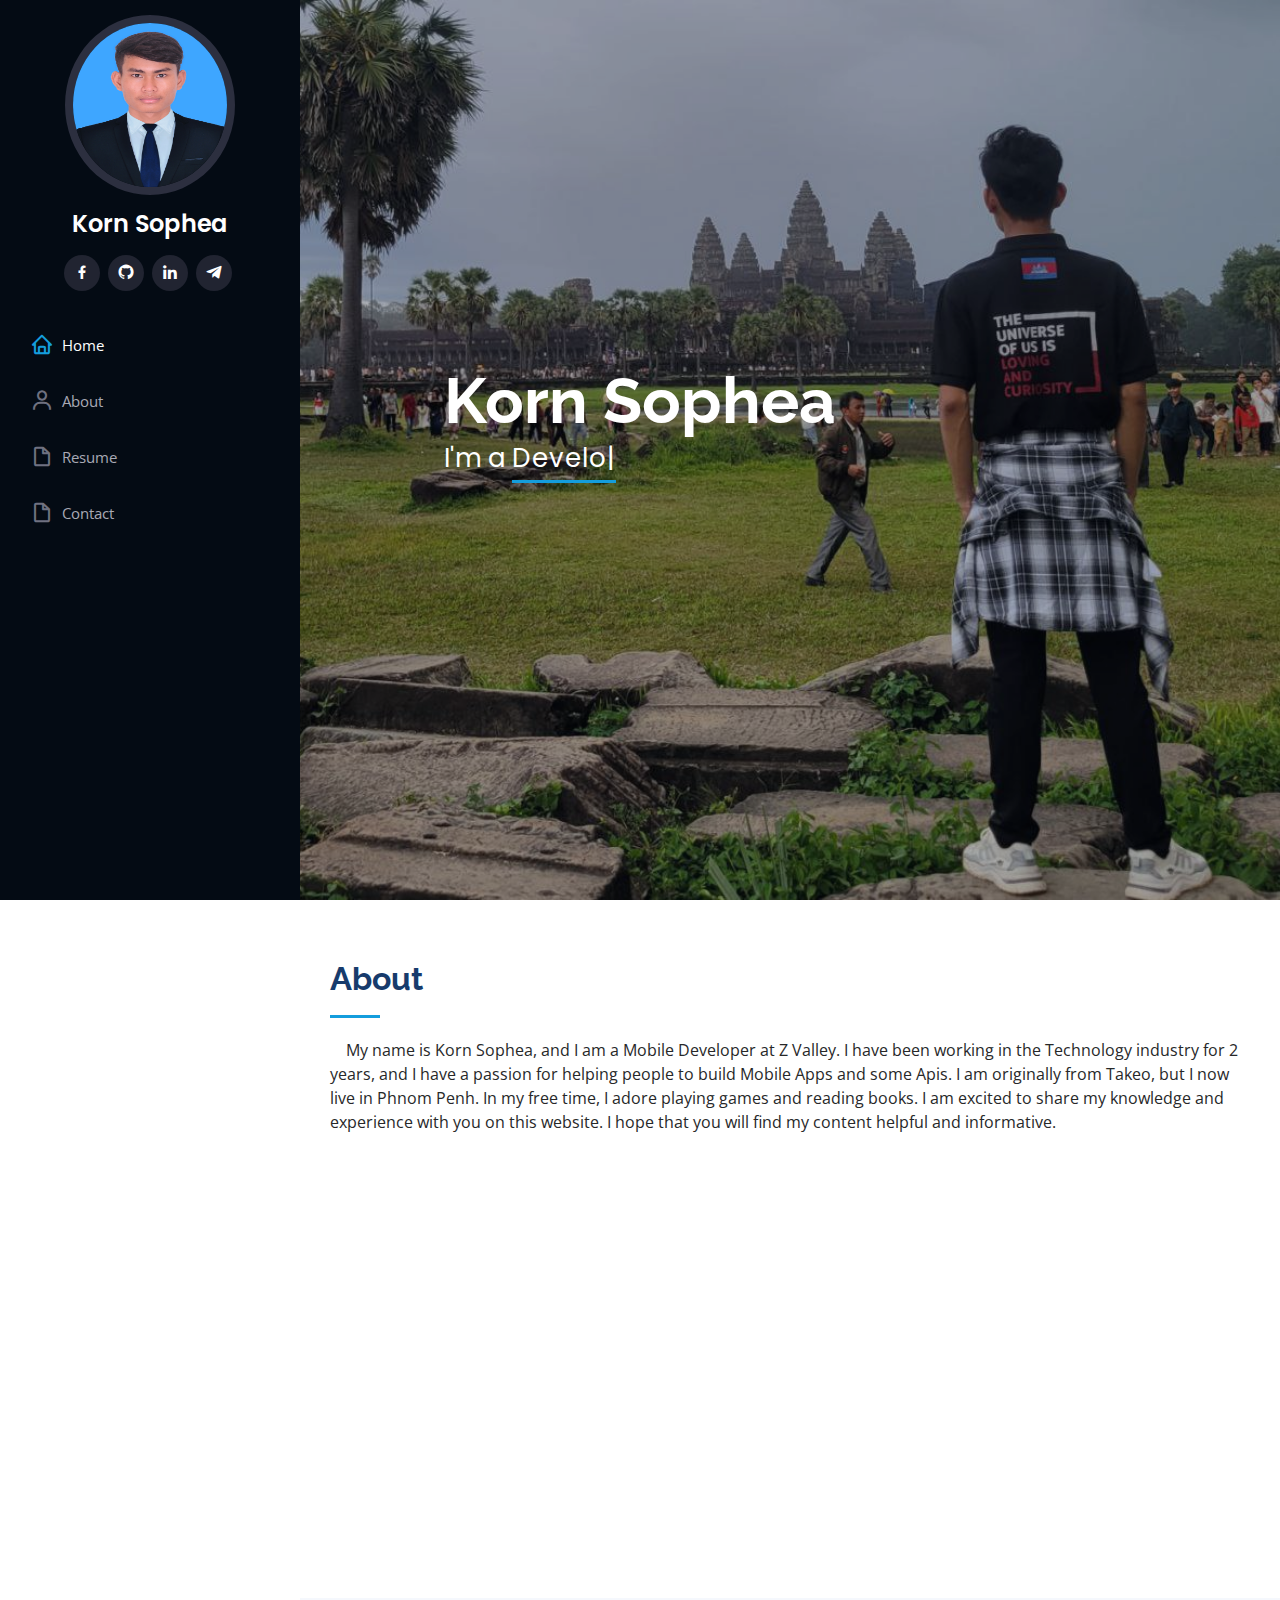
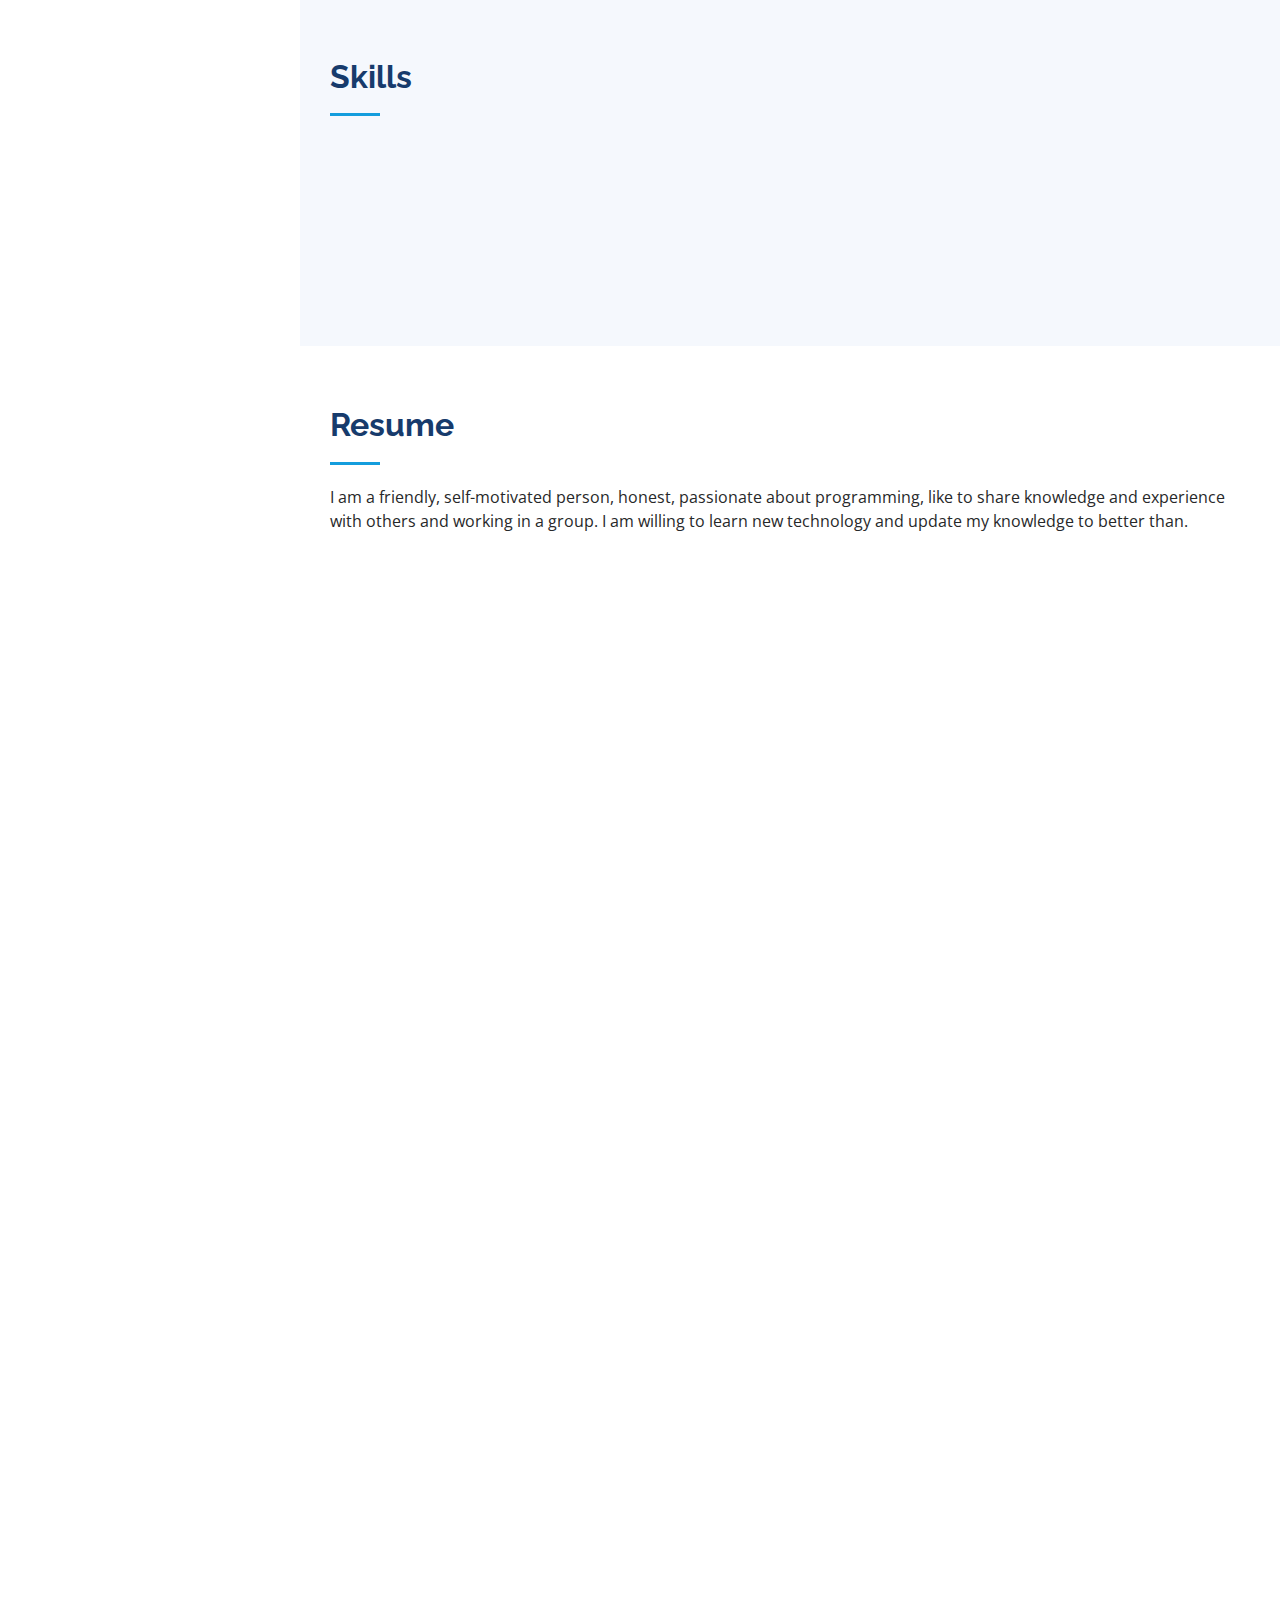
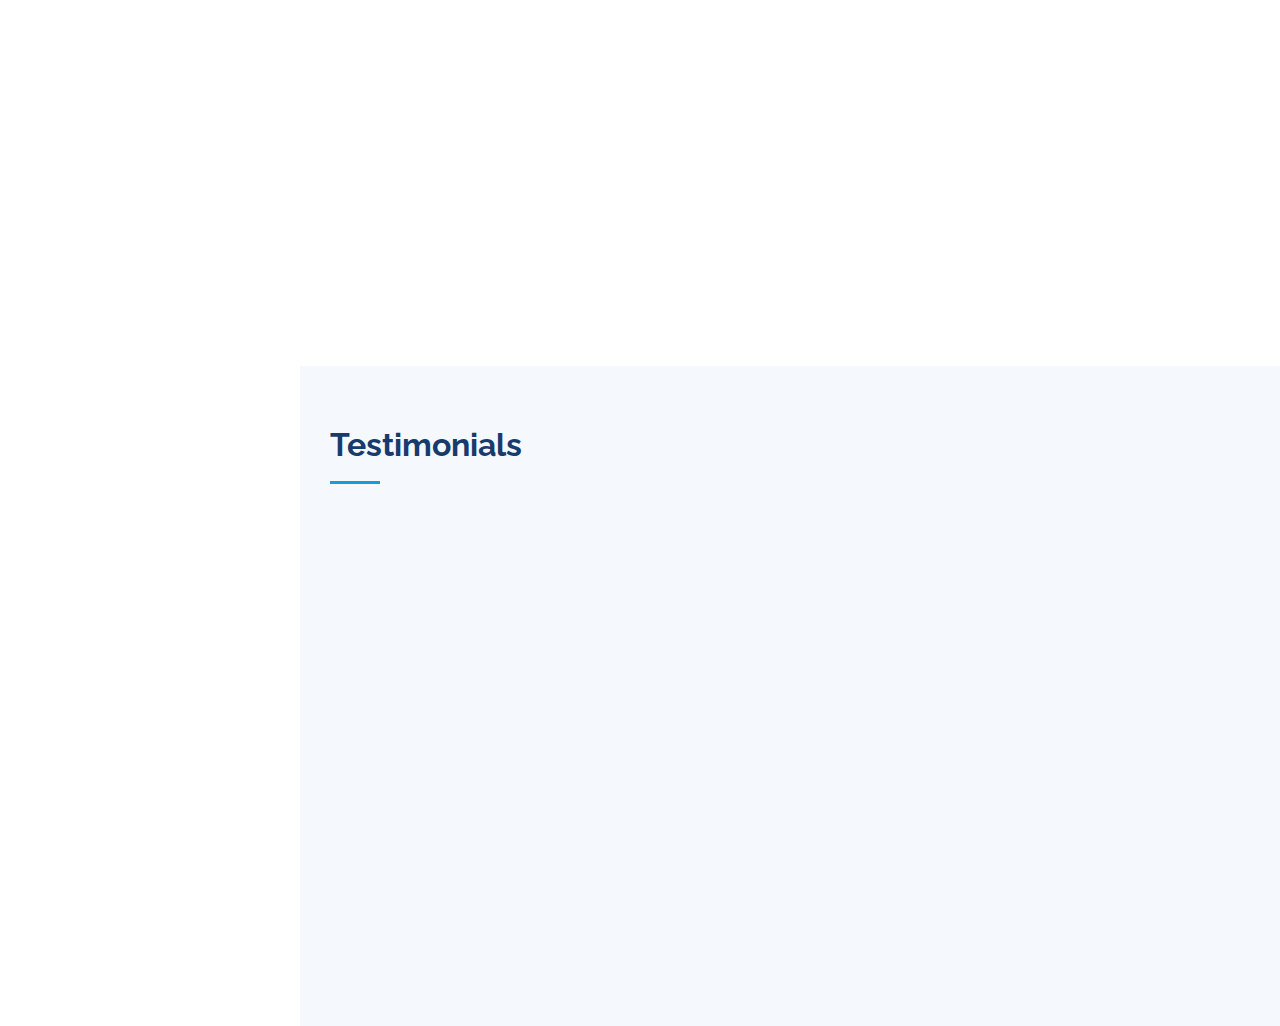
==== commit 2f1c3277: "new" ====
--- a/index.html
+++ b/index.html
@@ -120,7 +120,7 @@
               </div>
               <div class="col-lg-6">
                 <ul>
-                  <li><i class="bi bi-chevron-right"></i> <strong>Age:</strong> <span>20</span></li>
+                  <li><i class="bi bi-chevron-right"></i> <strong>Age:</strong> <span>21</span></li>
                   <li><i class="bi bi-chevron-right"></i> <strong>Degree:</strong> <span>Bachelor</span></li>
                   <li><i class="bi bi-chevron-right"></i> <strong>Email:</strong> <span>kornsophea91@gmail.com</span>
                   </li>
@@ -230,7 +230,7 @@
                 and 2th year. I am also a member of the E-Robot.
                 In addition to my academic experience, I have also gained valuable experience through my volunteer work.
                 I have volunteered with E-Robot for the past 1 years. In this role, I have complete build first app for
-                team and now I'm lead Devopts team to build A Website And an App for volanteer team.
+                team and now I'm lead Devops team to build A Website And an App for volanteer team.
                 I have learned a lot about Robotic Coding and Leading through my volunteer work.
                 I am confident that my knowledge and experience at university and at the volunteer team would make me a
                 valuable asset to your team. I am a hard worker and I am always willing to learn new things. I am also a
@@ -348,8 +348,7 @@
               <ul>
                 <li>EO mail App</li>
                 <li>Gas Save App</li>
-                <li>Responsible on Design screen,App Structure ,Access data from Internal storage and API connection.
-                </li>
+              
                 <li>Blockchain with Cryptocurrency (Create and List Coin,Token to Exchange nad CMC)</li>
 
                
